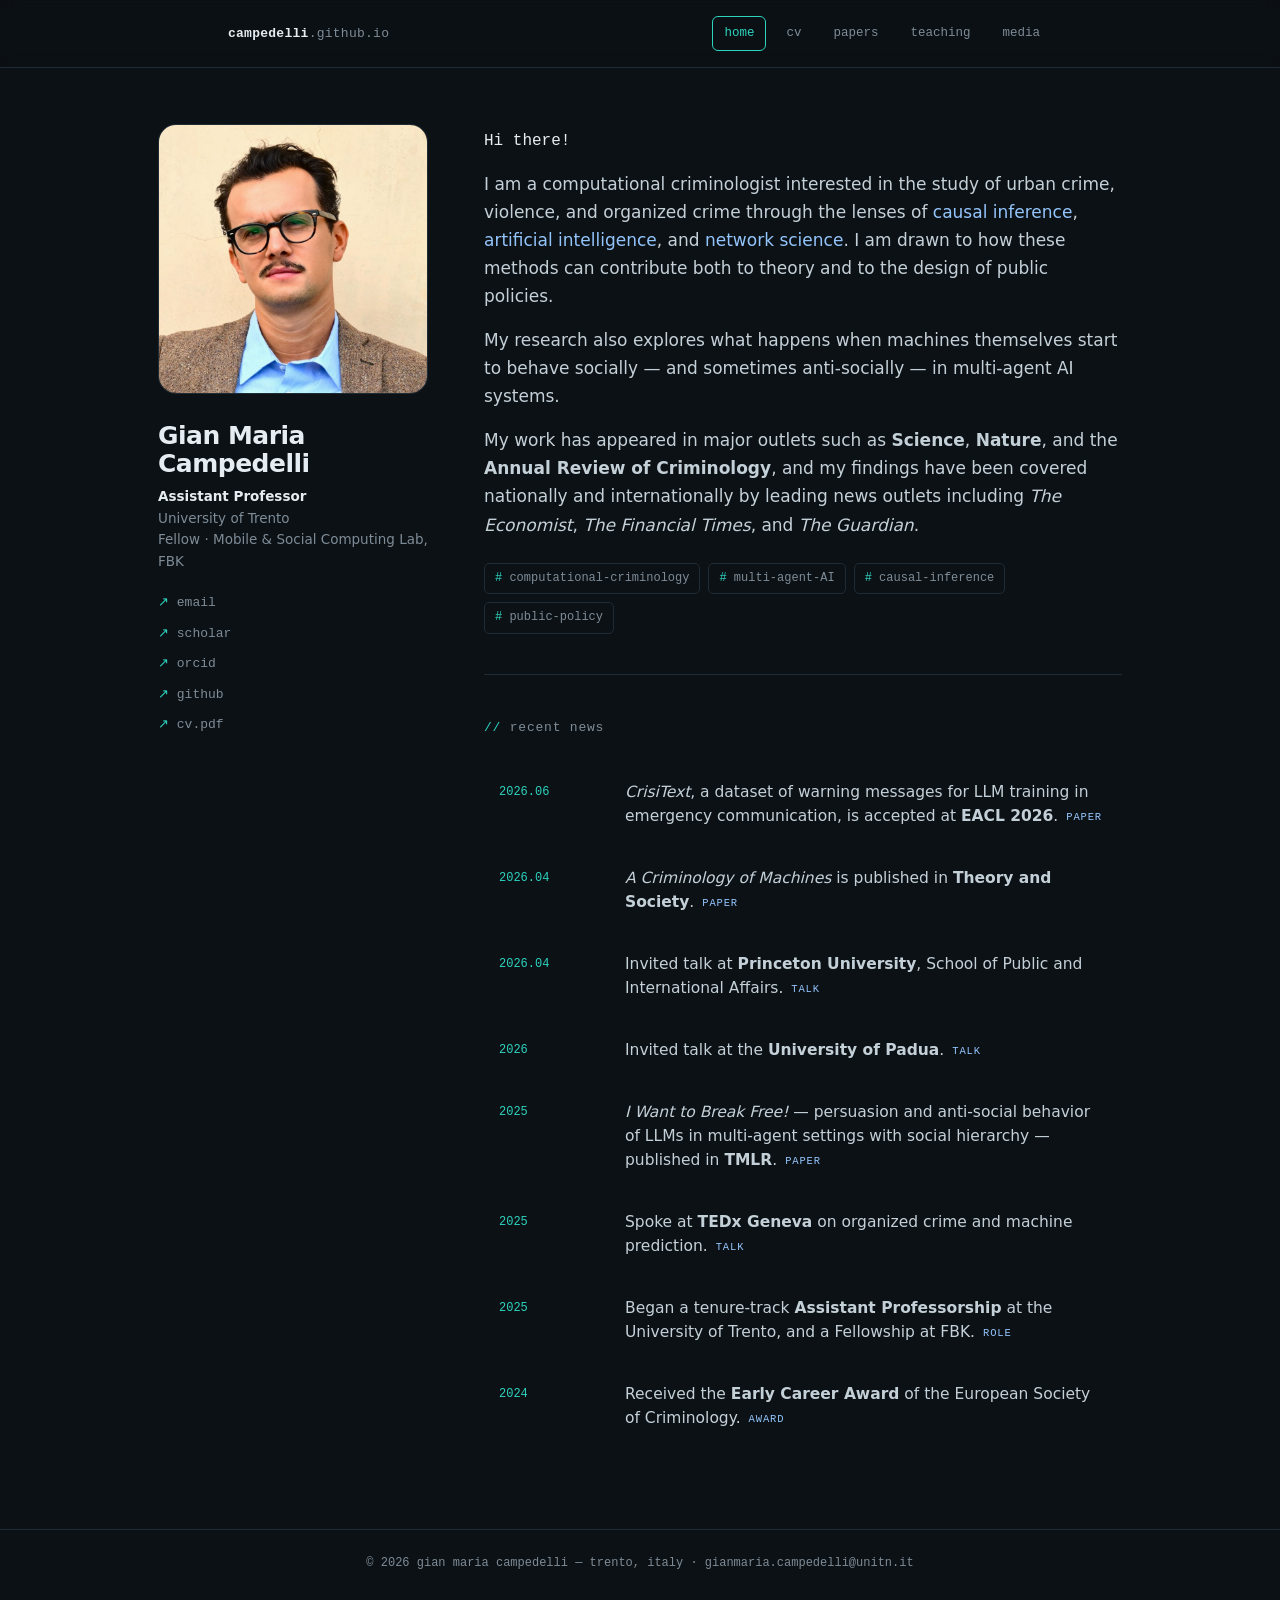
==== index.html @ db2dd659 "Initial site: home, CV, papers, teaching, media Co-Authored-By: Claude Opus 4.8 <noreply@anthropic.c" ====
<!DOCTYPE html>
<html lang="en">
<head>
<meta charset="utf-8">
<meta name="viewport" content="width=device-width, initial-scale=1">
<title>Gian Maria Campedelli</title>
<meta name="description" content="Gian Maria Campedelli — Assistant Professor at the University of Trento and Fellow at Fondazione Bruno Kessler. Computational criminology, multi-agent AI systems, causal inference, and public policy.">
<link rel="stylesheet" href="assets/style.css?v=2">
</head>
<body>
<nav class="site"><div class="nav-inner">
  <a class="brand mono" href="index.html"><b>campedelli</b>.github.io</a>
  <span class="nav-links mono">
    <a class="active" href="index.html">home</a>
    <a href="cv.html">cv</a>
    <a href="papers.html">papers</a>
    <a href="teaching.html">teaching</a>
    <a href="media.html">media</a>
  </span>
</div></nav>

<div class="home-shell">
  <aside>
    <img class="photo" src="assets/headshot.jpg" alt="Gian Maria Campedelli">
    <h1>Gian Maria Campedelli</h1>
    <p class="role"><b>Assistant Professor</b><br>University of Trento<br>Fellow · Mobile &amp; Social Computing Lab, FBK</p>
    <div class="links mono">
      <a href="mailto:gianmaria.campedelli@unitn.it">email</a>
      <a href="https://scholar.google.com/citations?user=7n4yK_0AAAAJ&hl=en">scholar</a>
      <a href="https://orcid.org/0000-0002-7734-7956">orcid</a>
      <a href="https://github.com/gcampede">github</a>
      <a href="assets/cv.pdf">cv.pdf</a>
    </div>
  </aside>

  <main>
    <p class="label mono">Hi there!</p>
    <div class="bio">
      <p>I am a computational criminologist interested in the study of urban crime, violence, and organized
         crime through the lenses of <span class="hl">causal inference</span>, <span class="hl">artificial intelligence</span>,
         and <span class="hl">network science</span>. I am drawn to how these methods can contribute both to theory
         and to the design of public policies.</p>
      <p>My research also explores what happens when machines themselves start to behave socially —
         and sometimes anti-socially — in multi-agent AI systems.</p>
      <p>My work has appeared in major outlets such as <b>Science</b>, <b>Nature</b>, and the
         <b>Annual Review of Criminology</b>, and my findings have been covered nationally and internationally by
         leading news outlets including <em>The Economist</em>, <em>The Financial Times</em>, and <em>The Guardian</em>.</p>
      <div class="stack mono">
        <span>computational-criminology</span><span>multi-agent-AI</span><span>causal-inference</span><span>public-policy</span>
      </div>
    </div>

    <section class="news">
      <div class="news-head"><h2 class="mono">recent news</h2></div>
      <div class="feed">
        <div class="row"><span class="date mono">2026.06</span><span class="what"><em>CrisiText</em>, a dataset of warning messages for LLM training in emergency communication, is accepted at <strong>EACL 2026</strong>.<span class="k mono">paper</span></span></div>
        <div class="row"><span class="date mono">2026.04</span><span class="what"><em>A Criminology of Machines</em> is published in <strong>Theory and Society</strong>.<span class="k mono">paper</span></span></div>
        <div class="row"><span class="date mono">2026.04</span><span class="what">Invited talk at <strong>Princeton University</strong>, School of Public and International Affairs.<span class="k mono">talk</span></span></div>
        <div class="row"><span class="date mono">2026</span><span class="what">Invited talk at the <strong>University of Padua</strong>.<span class="k mono">talk</span></span></div>
        <div class="row"><span class="date mono">2025</span><span class="what"><em>I Want to Break Free!</em> — persuasion and anti-social behavior of LLMs in multi-agent settings with social hierarchy — published in <strong>TMLR</strong>.<span class="k mono">paper</span></span></div>
        <div class="row"><span class="date mono">2025</span><span class="what">Spoke at <strong>TEDx Geneva</strong> on organized crime and machine prediction.<span class="k mono">talk</span></span></div>
        <div class="row"><span class="date mono">2025</span><span class="what">Began a tenure-track <strong>Assistant Professorship</strong> at the University of Trento, and a Fellowship at FBK.<span class="k mono">role</span></span></div>
        <div class="row"><span class="date mono">2024</span><span class="what">Received the <strong>Early Career Award</strong> of the European Society of Criminology.<span class="k mono">award</span></span></div>
      </div>
    </section>
  </main>
</div>

<footer class="site mono">© 2026 gian maria campedelli — trento, italy · <a href="mailto:gianmaria.campedelli@unitn.it">gianmaria.campedelli@unitn.it</a></footer>
</body>
</html>
---- assets/style.css ----
/* ============================================================
   Gian Maria Campedelli — site styles
   Theme: Technical / Dark (Option C)
   All colors live here as variables — tweak freely.
   ============================================================ */
:root{
  --bg:#0c1115;
  --panel:#121a20;
  --panel-2:#16212a;
  --ink:#e6edf2;
  --ink-soft:#c4d0d8;
  --muted:#7e8c97;
  --line:#1f2c36;
  --accent:#2dd4bf;     /* teal */
  --accent2:#93c5fd;    /* sky blue */
  --nav-bg:rgba(12,17,21,.82);  /* sticky-nav backdrop */
  --on-accent:#04110f;          /* text sitting on top of --accent */
  --strong:#ffffff;             /* emphasized link text */
  --maxw:880px;
}
*{box-sizing:border-box}
html{scroll-behavior:smooth}
body{
  margin:0;background:var(--bg);color:var(--ink);
  font-family:"Inter",system-ui,-apple-system,"Segoe UI",Roboto,Helvetica,Arial,sans-serif;
  font-size:16px;line-height:1.65;-webkit-font-smoothing:antialiased;
}
.mono{font-family:"JetBrains Mono","SF Mono",ui-monospace,"Cascadia Code",Menlo,Consolas,monospace}
a{color:inherit}
.wrap{max-width:var(--maxw);margin:0 auto;padding:0 28px}

/* ---------- nav ---------- */
nav.site{border-bottom:1px solid var(--line);position:sticky;top:0;
  background:var(--nav-bg);backdrop-filter:blur(8px);z-index:20}
.nav-inner{max-width:var(--maxw);margin:0 auto;padding:16px 28px;display:flex;justify-content:space-between;align-items:center}
.brand{font-size:13px;letter-spacing:.02em;color:var(--muted);text-decoration:none}
.brand b{color:var(--ink)}
.nav-links{display:flex;gap:8px;font-size:12.5px}
.nav-links a{color:var(--muted);text-decoration:none;padding:6px 11px;border:1px solid transparent;border-radius:6px}
.nav-links a:hover{color:var(--ink);border-color:var(--line)}
.nav-links a.active{color:var(--accent);border-color:var(--accent)}

/* ---------- generic page header ---------- */
.page-head{padding:56px 0 30px;border-bottom:1px solid var(--line)}
.page-head .label{font-size:12px;color:var(--accent);letter-spacing:.08em;margin:0 0 12px}
.page-head h1{font-size:34px;line-height:1.1;margin:0 0 12px;font-weight:700;letter-spacing:-.02em}
.page-head p.intro{font-size:16.5px;color:var(--muted);margin:0;max-width:64ch}

/* ---------- buttons ---------- */
.btn{display:inline-flex;align-items:center;gap:8px;font-size:13px;text-decoration:none;
  color:var(--ink);border:1px solid var(--line);border-radius:8px;padding:9px 15px;background:var(--panel);transition:.15s}
.btn:hover{border-color:var(--accent);color:var(--accent)}
.btn.primary{border-color:var(--accent);color:var(--accent)}
.btn.primary:hover{background:var(--accent);color:var(--on-accent)}

/* ============================================================
   HOME
   ============================================================ */
header.hero{padding:60px 0 40px;display:grid;grid-template-columns:1fr 150px;gap:36px;align-items:center;border-bottom:1px solid var(--line)}
.hero .label{font-size:12px;color:var(--accent);letter-spacing:.08em;margin:0 0 16px}
.hero h1{font-size:38px;line-height:1.08;margin:0 0 14px;font-weight:700;letter-spacing:-.02em}
.hero .role{font-size:14.5px;color:var(--muted);margin:0;line-height:1.7}
.hero .role b{color:var(--ink);font-weight:600}
.hero .photo{width:150px;height:150px;border-radius:12px;object-fit:cover;object-position:50% 22%;
  border:1px solid var(--line);filter:grayscale(.05)}

.bio{padding:40px 0;border-bottom:1px solid var(--line)}
.bio p{margin:0 0 16px;font-size:17px;color:var(--ink-soft);max-width:64ch}
.bio p:last-child{margin-bottom:0}
.hl{color:var(--accent2);font-weight:500}
.stack{display:flex;flex-wrap:wrap;gap:8px;margin-top:24px}
.stack span{font-size:12px;color:var(--muted);border:1px solid var(--line);border-radius:5px;padding:5px 10px}
.stack span::before{content:"# ";color:var(--accent)}
.links{display:flex;flex-wrap:wrap;gap:18px;margin-top:26px;font-size:13px}
.links a{color:var(--muted);text-decoration:none}
.links a:hover{color:var(--accent)}
.links a::before{content:"\2197  ";color:var(--accent)}

/* home — sidebar layout */
.home-shell{max-width:1020px;margin:0 auto;padding:56px 28px 80px;display:grid;grid-template-columns:270px 1fr;gap:56px;align-items:start}
.home-shell aside{position:sticky;top:78px}
.home-shell aside .photo{width:100%;aspect-ratio:1/1;object-fit:cover;object-position:50% 20%;border-radius:18px;border:1px solid var(--line)}
.home-shell aside h1{font-size:25px;line-height:1.12;margin:20px 0 8px;font-weight:700;letter-spacing:-.02em}
.home-shell aside .role{font-size:13.5px;color:var(--muted);line-height:1.6;margin:0}
.home-shell aside .role b{color:var(--ink)}
.home-shell aside .links{flex-direction:column;gap:9px;margin-top:20px}
.home-shell main .label{margin-top:4px}
.home-shell main .bio{border-bottom:1px solid var(--line);padding-top:0}
.home-shell main .news{padding-bottom:0}
@media(max-width:760px){
  .home-shell{grid-template-columns:1fr;gap:28px}
  .home-shell aside{position:static}
  .home-shell aside .photo{width:120px;height:120px;aspect-ratio:auto}
}

/* news */
section.news{padding:42px 0 90px}
.news-head{display:flex;align-items:center;justify-content:space-between;margin-bottom:22px}
.news-head h2{font-size:13px;color:var(--muted);letter-spacing:.06em;margin:0;font-weight:500}
.news-head h2::before{content:"// ";color:var(--accent)}
.news-head a{font-size:12.5px;color:var(--accent);text-decoration:none}
.feed{display:flex;flex-direction:column}
.row{display:grid;grid-template-columns:104px 1fr;gap:22px;padding:18px 14px;border:1px solid transparent;border-radius:10px;transition:.15s}
.row:hover{background:var(--panel);border-color:var(--line)}
.row .date{font-size:12px;color:var(--accent);padding-top:3px}
.row .what{font-size:15.5px;line-height:1.55;color:var(--ink-soft)}
.row .what a{color:var(--strong);text-decoration:none;border-bottom:1px solid var(--accent)}
.row .what .k{display:inline-block;font-size:10.5px;letter-spacing:.08em;text-transform:uppercase;color:var(--accent2);margin-left:8px;vertical-align:1px}

/* ============================================================
   PAPERS
   ============================================================ */
.filters{display:flex;flex-wrap:wrap;gap:8px;margin:28px 0 8px}
.filters button{font-family:inherit;font-size:12.5px;color:var(--muted);background:var(--panel);
  border:1px solid var(--line);border-radius:999px;padding:7px 14px;cursor:pointer;transition:.15s}
.filters button:hover{color:var(--ink)}
.filters button.active{color:var(--accent);border-color:var(--accent)}

.area{padding:40px 0 8px;border-bottom:1px solid var(--line)}
.area:last-of-type{border-bottom:0}
.area > h2{font-size:18px;margin:0 0 4px;font-weight:700;letter-spacing:-.01em}
.area > h2 .count{font-size:12px;color:var(--muted);font-weight:500;margin-left:8px}
.area > p.desc{font-size:14px;color:var(--muted);margin:0 0 18px;max-width:70ch}

.paper{border-top:1px solid var(--line);padding:20px 0}
.paper:first-of-type{border-top:0}
.paper .ptitle{font-size:16px;font-weight:600;line-height:1.4;margin:0 0 5px;color:var(--ink)}
.paper .pmeta{font-size:13px;color:var(--muted);margin:0 0 4px;line-height:1.55}
.paper .pmeta .me{color:var(--ink);font-weight:600}
.paper .venue{color:var(--accent2);font-style:italic}
.paper .pyear{font-family:"JetBrains Mono",ui-monospace,monospace;font-size:12px;color:var(--accent)}
.paper details{margin-top:8px}
.paper details summary{font-size:12.5px;color:var(--muted);cursor:pointer;list-style:none;display:inline-flex;align-items:center;gap:6px;user-select:none}
.paper details summary::-webkit-details-marker{display:none}
.paper details summary::before{content:"+ abstract";color:var(--accent)}
.paper details[open] summary::before{content:"\2013 abstract"}
.paper details p{font-size:14.5px;color:var(--ink-soft);margin:10px 0 0;max-width:74ch;line-height:1.6}
.paper .plinks{margin-top:10px;display:flex;gap:14px;font-size:12.5px}
.paper .plinks a{color:var(--muted);text-decoration:none;border-bottom:1px solid var(--line)}
.paper .plinks a:hover{color:var(--accent);border-color:var(--accent)}
.badge{display:inline-block;font-size:10.5px;letter-spacing:.06em;text-transform:uppercase;
  color:var(--accent2);border:1px solid var(--line);border-radius:4px;padding:2px 7px;margin-left:8px;vertical-align:2px}

/* ============================================================
   CV
   ============================================================ */
.cv-grid{padding:36px 0 80px}
.cv-section{padding:26px 0;border-top:1px solid var(--line);display:grid;grid-template-columns:180px 1fr;gap:30px}
.cv-section:first-child{border-top:0}
.cv-section > h2{font-size:13px;color:var(--accent);letter-spacing:.06em;text-transform:uppercase;margin:4px 0 0;font-weight:600}
.cv-list{margin:0;padding:0;list-style:none}
.cv-item{padding:0 0 16px}
.cv-item:last-child{padding-bottom:0}
.cv-item .t{font-size:15.5px;color:var(--ink);font-weight:600;line-height:1.4}
.cv-item .s{font-size:14px;color:var(--muted);line-height:1.5}
.cv-item .yr{font-family:"JetBrains Mono",ui-monospace,monospace;font-size:12px;color:var(--accent);margin-right:4px}
.cv-inline{font-size:14.5px;color:var(--ink-soft);line-height:1.7}
.cv-inline b{color:var(--ink)}

/* ============================================================
   MEDIA
   ============================================================ */
.media-area{padding:34px 0;border-top:1px solid var(--line)}
.media-area:first-of-type{border-top:0}
.media-area h2{font-size:17px;margin:0 0 4px;font-weight:700}
.media-area p.desc{font-size:14px;color:var(--muted);margin:0 0 18px;max-width:70ch}
.outlets{display:flex;flex-wrap:wrap;gap:10px}
.outlet{display:inline-flex;align-items:center;gap:8px;font-size:13.5px;color:var(--ink-soft);text-decoration:none;
  background:var(--panel);border:1px solid var(--line);border-radius:8px;padding:9px 14px;transition:.15s}
.outlet:hover{border-color:var(--accent);color:var(--accent)}
.outlet .lang{font-size:10.5px;color:var(--muted);text-transform:uppercase;letter-spacing:.06em}
/* reference-only outlet (no article URL yet) */
.outlet.ref{cursor:default;opacity:.6}
.outlet.ref:hover{border-color:var(--line);color:var(--ink-soft)}
.media-note{font-size:12.5px;color:var(--muted);margin:0 0 22px}
.media-note::before{content:"// ";color:var(--accent)}

/* ============================================================
   TEACHING
   ============================================================ */
.course{padding:36px 0;border-top:1px solid var(--line)}
.course:first-of-type{border-top:0}
.course .ckicker{font-size:12px;color:var(--accent);letter-spacing:.06em;margin:0 0 8px}
.course h2{font-size:21px;margin:0 0 4px;font-weight:700;letter-spacing:-.01em}
.course .cprog{font-size:13.5px;color:var(--muted);margin:0 0 16px}
.course .cprog .lvl{color:var(--accent2)}
.course .cdesc{font-size:15.5px;color:var(--ink-soft);line-height:1.65;margin:0 0 22px;max-width:76ch}
.course .topics-label{font-size:12px;color:var(--muted);text-transform:uppercase;letter-spacing:.08em;margin:0 0 10px}
.course .topics-label::before{content:"// ";color:var(--accent)}
ul.topics{margin:0;padding:0;list-style:none;display:grid;grid-template-columns:1fr 1fr;gap:0 28px}
ul.topics li{font-size:14.5px;color:var(--ink-soft);line-height:1.45;padding:9px 0 9px 20px;position:relative;border-bottom:1px solid var(--line)}
ul.topics li::before{content:"\25B8";color:var(--accent);position:absolute;left:0;top:9px;font-size:12px}
@media(max-width:640px){ul.topics{grid-template-columns:1fr}}

/* ---------- footer ---------- */
footer.site{border-top:1px solid var(--line);padding:24px 0 60px;color:var(--muted);font-size:12px;text-align:center}
footer.site a{color:var(--muted);text-decoration:none}
footer.site a:hover{color:var(--accent)}

/* ---------- responsive ---------- */
@media(max-width:640px){
  header.hero{grid-template-columns:1fr;gap:24px}
  .hero .photo{width:96px;height:96px;order:-1}
  .hero h1{font-size:30px}
  .row{grid-template-columns:1fr;gap:5px}
  .cv-section{grid-template-columns:1fr;gap:10px}
  .page-head h1{font-size:27px}
}
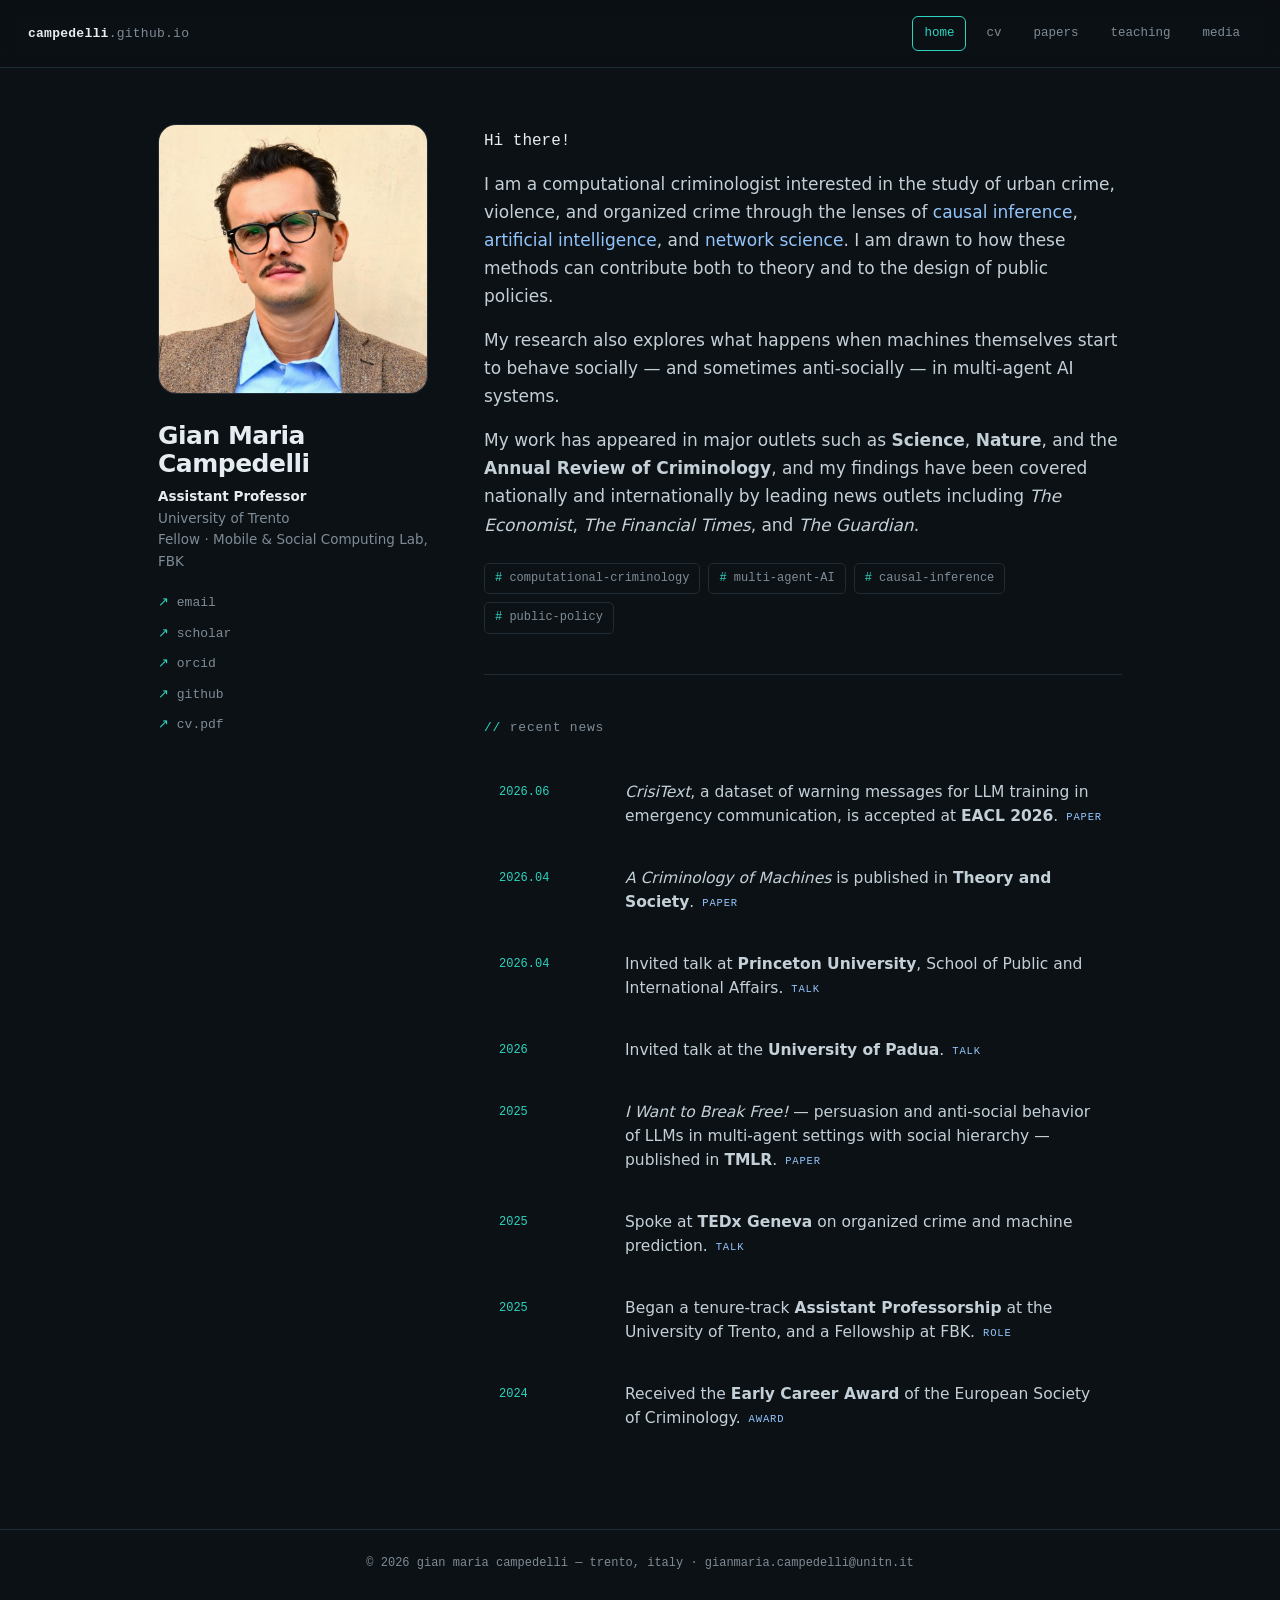
==== commit 0bf5b9bf: "Fix mobile nav overflow; bump CSS cache version Co-Authored-By: Claude Opus 4.8 <noreply@anthropic.c" ====
--- a/index.html
+++ b/index.html
@@ -5,7 +5,7 @@
 <meta name="viewport" content="width=device-width, initial-scale=1">
 <title>Gian Maria Campedelli</title>
 <meta name="description" content="Gian Maria Campedelli — Assistant Professor at the University of Trento and Fellow at Fondazione Bruno Kessler. Computational criminology, multi-agent AI systems, causal inference, and public policy.">
-<link rel="stylesheet" href="assets/style.css?v=2">
+<link rel="stylesheet" href="assets/style.css?v=3">
 </head>
 <body>
 <nav class="site"><div class="nav-inner">
--- a/assets/style.css
+++ b/assets/style.css
@@ -205,4 +205,12 @@
   .row{grid-template-columns:1fr;gap:5px}
   .cv-section{grid-template-columns:1fr;gap:10px}
   .page-head h1{font-size:27px}
-}
+  /* nav: wrap onto its own line instead of overflowing the screen */
+  nav.site .nav-inner{flex-wrap:wrap;gap:8px 12px;padding:13px 20px}
+  .nav-links{flex-wrap:wrap;gap:6px;width:100%}
+  .nav-links a{padding:6px 9px}
+  .wrap,.home-shell{padding-left:20px;padding-right:20px}
+}
+/* belt-and-braces: never allow sideways drag of the whole page */
+html{-webkit-text-size-adjust:100%}
+nav.site .nav-inner{max-width:100%}
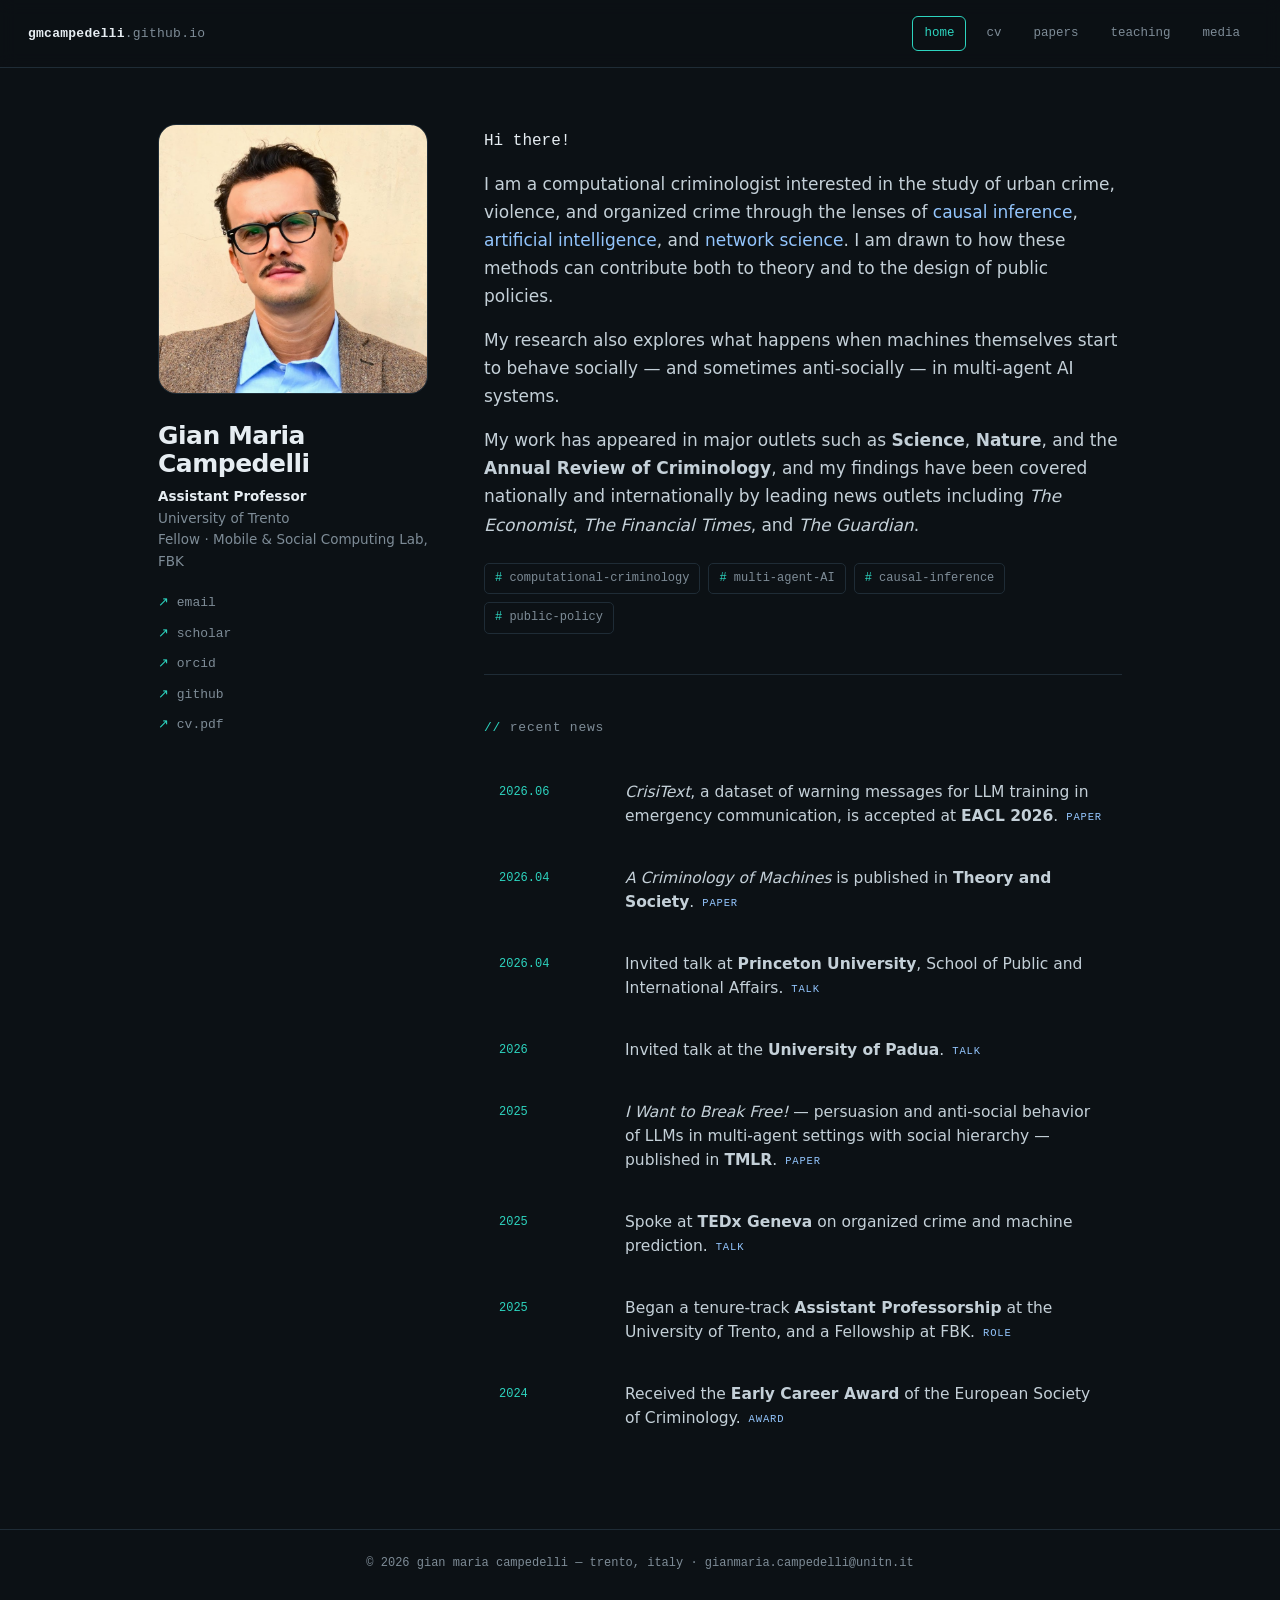
==== commit d2667706: "Rename site to gmcampedelli.github.io; update brand label Co-Authored-By: Claude Opus 4.8 <noreply@a" ====
--- a/index.html
+++ b/index.html
@@ -9,7 +9,7 @@
 </head>
 <body>
 <nav class="site"><div class="nav-inner">
-  <a class="brand mono" href="index.html"><b>campedelli</b>.github.io</a>
+  <a class="brand mono" href="index.html"><b>gmcampedelli</b>.github.io</a>
   <span class="nav-links mono">
     <a class="active" href="index.html">home</a>
     <a href="cv.html">cv</a>
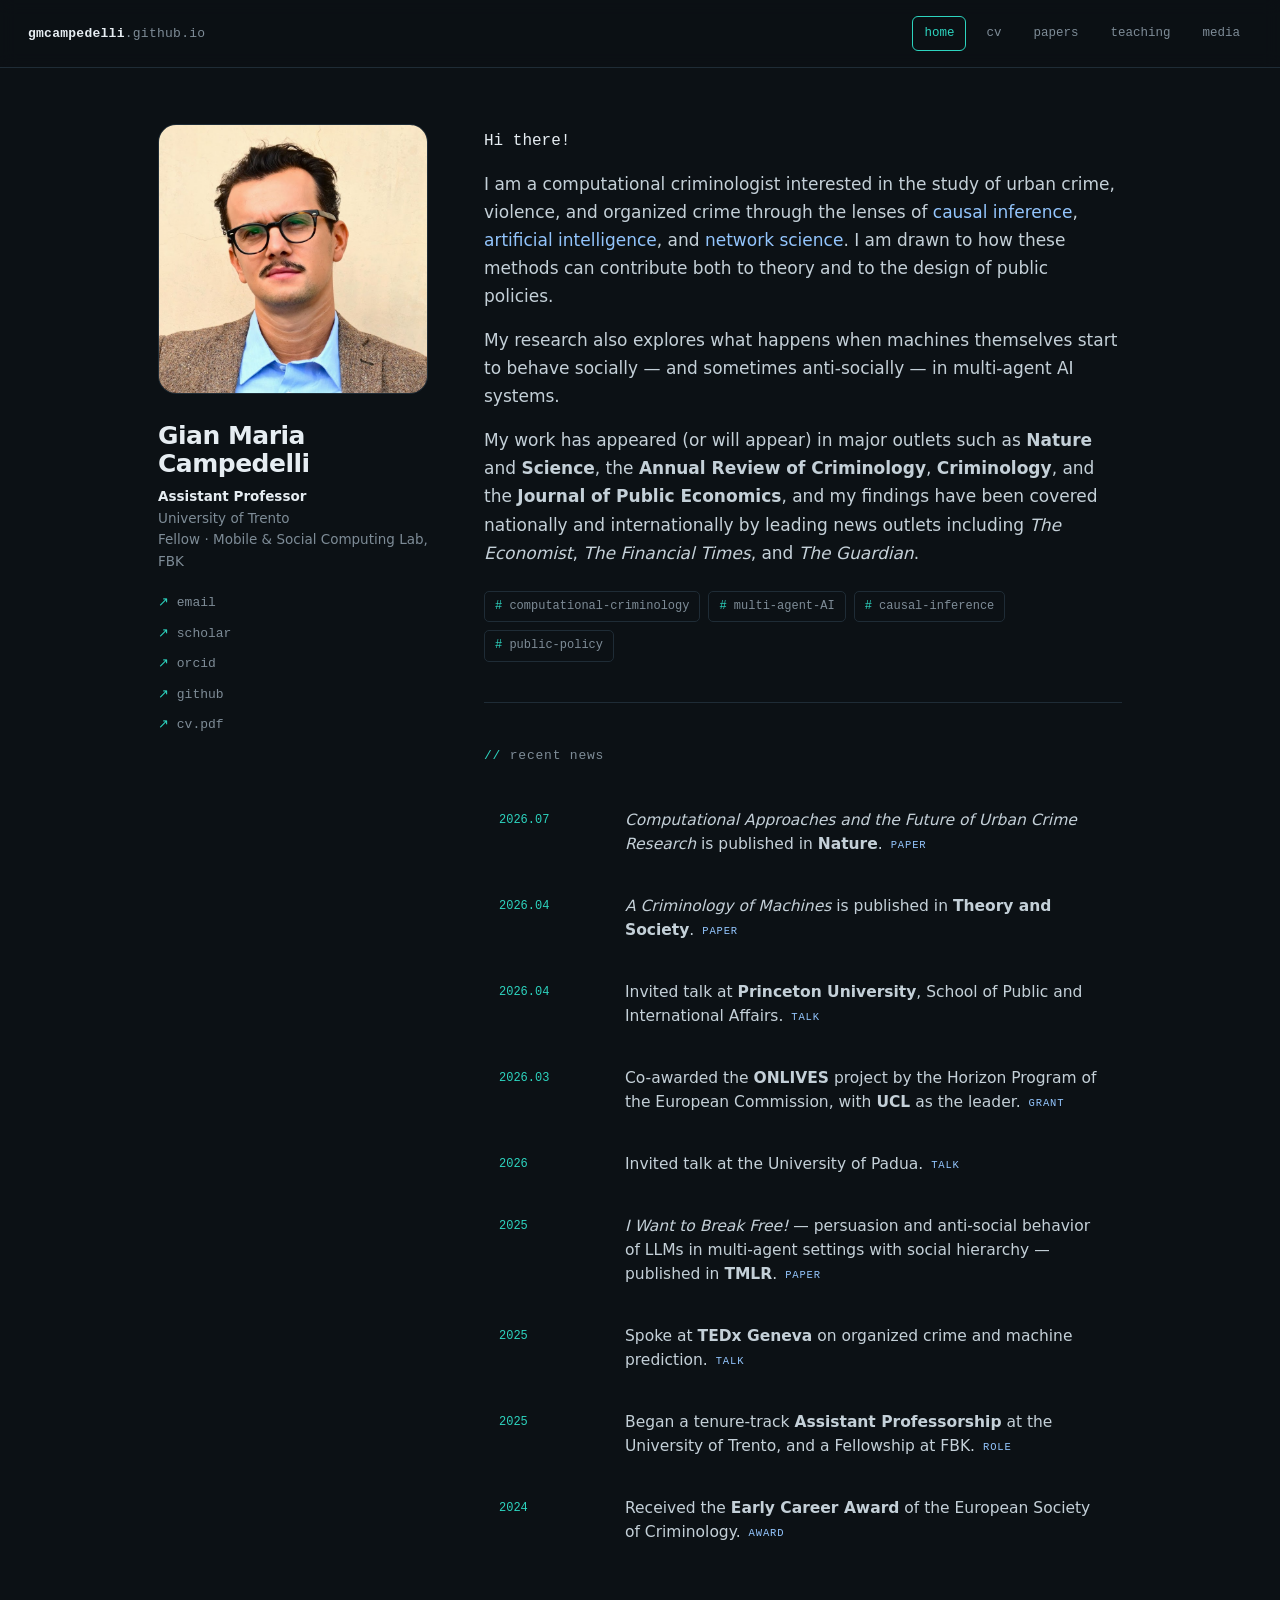
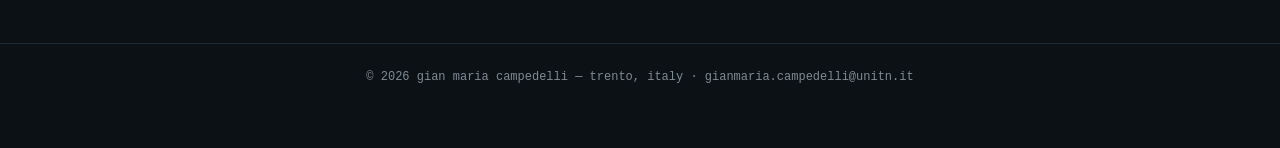
==== commit 18171593: "Update site content" ====
--- a/index.html
+++ b/index.html
@@ -5,7 +5,7 @@
 <meta name="viewport" content="width=device-width, initial-scale=1">
 <title>Gian Maria Campedelli</title>
 <meta name="description" content="Gian Maria Campedelli — Assistant Professor at the University of Trento and Fellow at Fondazione Bruno Kessler. Computational criminology, multi-agent AI systems, causal inference, and public policy.">
-<link rel="stylesheet" href="assets/style.css?v=3">
+<link rel="stylesheet" href="assets/style.css?v=4">
 </head>
 <body>
 <nav class="site"><div class="nav-inner">
@@ -42,9 +42,10 @@
          and to the design of public policies.</p>
       <p>My research also explores what happens when machines themselves start to behave socially —
          and sometimes anti-socially — in multi-agent AI systems.</p>
-      <p>My work has appeared in major outlets such as <b>Science</b>, <b>Nature</b>, and the
-         <b>Annual Review of Criminology</b>, and my findings have been covered nationally and internationally by
-         leading news outlets including <em>The Economist</em>, <em>The Financial Times</em>, and <em>The Guardian</em>.</p>
+      <p>My work has appeared (or will appear) in major outlets such as <b>Nature</b> and <b>Science</b>,
+         the <b>Annual Review of Criminology</b>, <b>Criminology</b>, and the <b>Journal of Public Economics</b>,
+         and my findings have been covered nationally and internationally by leading news outlets including
+         <em>The Economist</em>, <em>The Financial Times</em>, and <em>The Guardian</em>.</p>
       <div class="stack mono">
         <span>computational-criminology</span><span>multi-agent-AI</span><span>causal-inference</span><span>public-policy</span>
       </div>
@@ -53,10 +54,11 @@
     <section class="news">
       <div class="news-head"><h2 class="mono">recent news</h2></div>
       <div class="feed">
-        <div class="row"><span class="date mono">2026.06</span><span class="what"><em>CrisiText</em>, a dataset of warning messages for LLM training in emergency communication, is accepted at <strong>EACL 2026</strong>.<span class="k mono">paper</span></span></div>
+        <div class="row"><span class="date mono">2026.07</span><span class="what"><em>Computational Approaches and the Future of Urban Crime Research</em> is published in <strong>Nature</strong>.<span class="k mono">paper</span></span></div>
         <div class="row"><span class="date mono">2026.04</span><span class="what"><em>A Criminology of Machines</em> is published in <strong>Theory and Society</strong>.<span class="k mono">paper</span></span></div>
         <div class="row"><span class="date mono">2026.04</span><span class="what">Invited talk at <strong>Princeton University</strong>, School of Public and International Affairs.<span class="k mono">talk</span></span></div>
-        <div class="row"><span class="date mono">2026</span><span class="what">Invited talk at the <strong>University of Padua</strong>.<span class="k mono">talk</span></span></div>
+        <div class="row"><span class="date mono">2026.03</span><span class="what">Co-awarded the <strong>ONLIVES</strong> project by the Horizon Program of the European Commission, with <strong>UCL</strong> as the leader.<span class="k mono">grant</span></span></div>
+        <div class="row"><span class="date mono">2026</span><span class="what">Invited talk at the University of Padua.<span class="k mono">talk</span></span></div>
         <div class="row"><span class="date mono">2025</span><span class="what"><em>I Want to Break Free!</em> — persuasion and anti-social behavior of LLMs in multi-agent settings with social hierarchy — published in <strong>TMLR</strong>.<span class="k mono">paper</span></span></div>
         <div class="row"><span class="date mono">2025</span><span class="what">Spoke at <strong>TEDx Geneva</strong> on organized crime and machine prediction.<span class="k mono">talk</span></span></div>
         <div class="row"><span class="date mono">2025</span><span class="what">Began a tenure-track <strong>Assistant Professorship</strong> at the University of Trento, and a Fellowship at FBK.<span class="k mono">role</span></span></div>
--- a/assets/style.css
+++ b/assets/style.css
@@ -138,6 +138,7 @@
 .paper .plinks{margin-top:10px;display:flex;gap:14px;font-size:12.5px}
 .paper .plinks a{color:var(--muted);text-decoration:none;border-bottom:1px solid var(--line)}
 .paper .plinks a:hover{color:var(--accent);border-color:var(--accent)}
+.paper .plinks .pending{color:var(--muted)}
 .badge{display:inline-block;font-size:10.5px;letter-spacing:.06em;text-transform:uppercase;
   color:var(--accent2);border:1px solid var(--line);border-radius:4px;padding:2px 7px;margin-left:8px;vertical-align:2px}
 
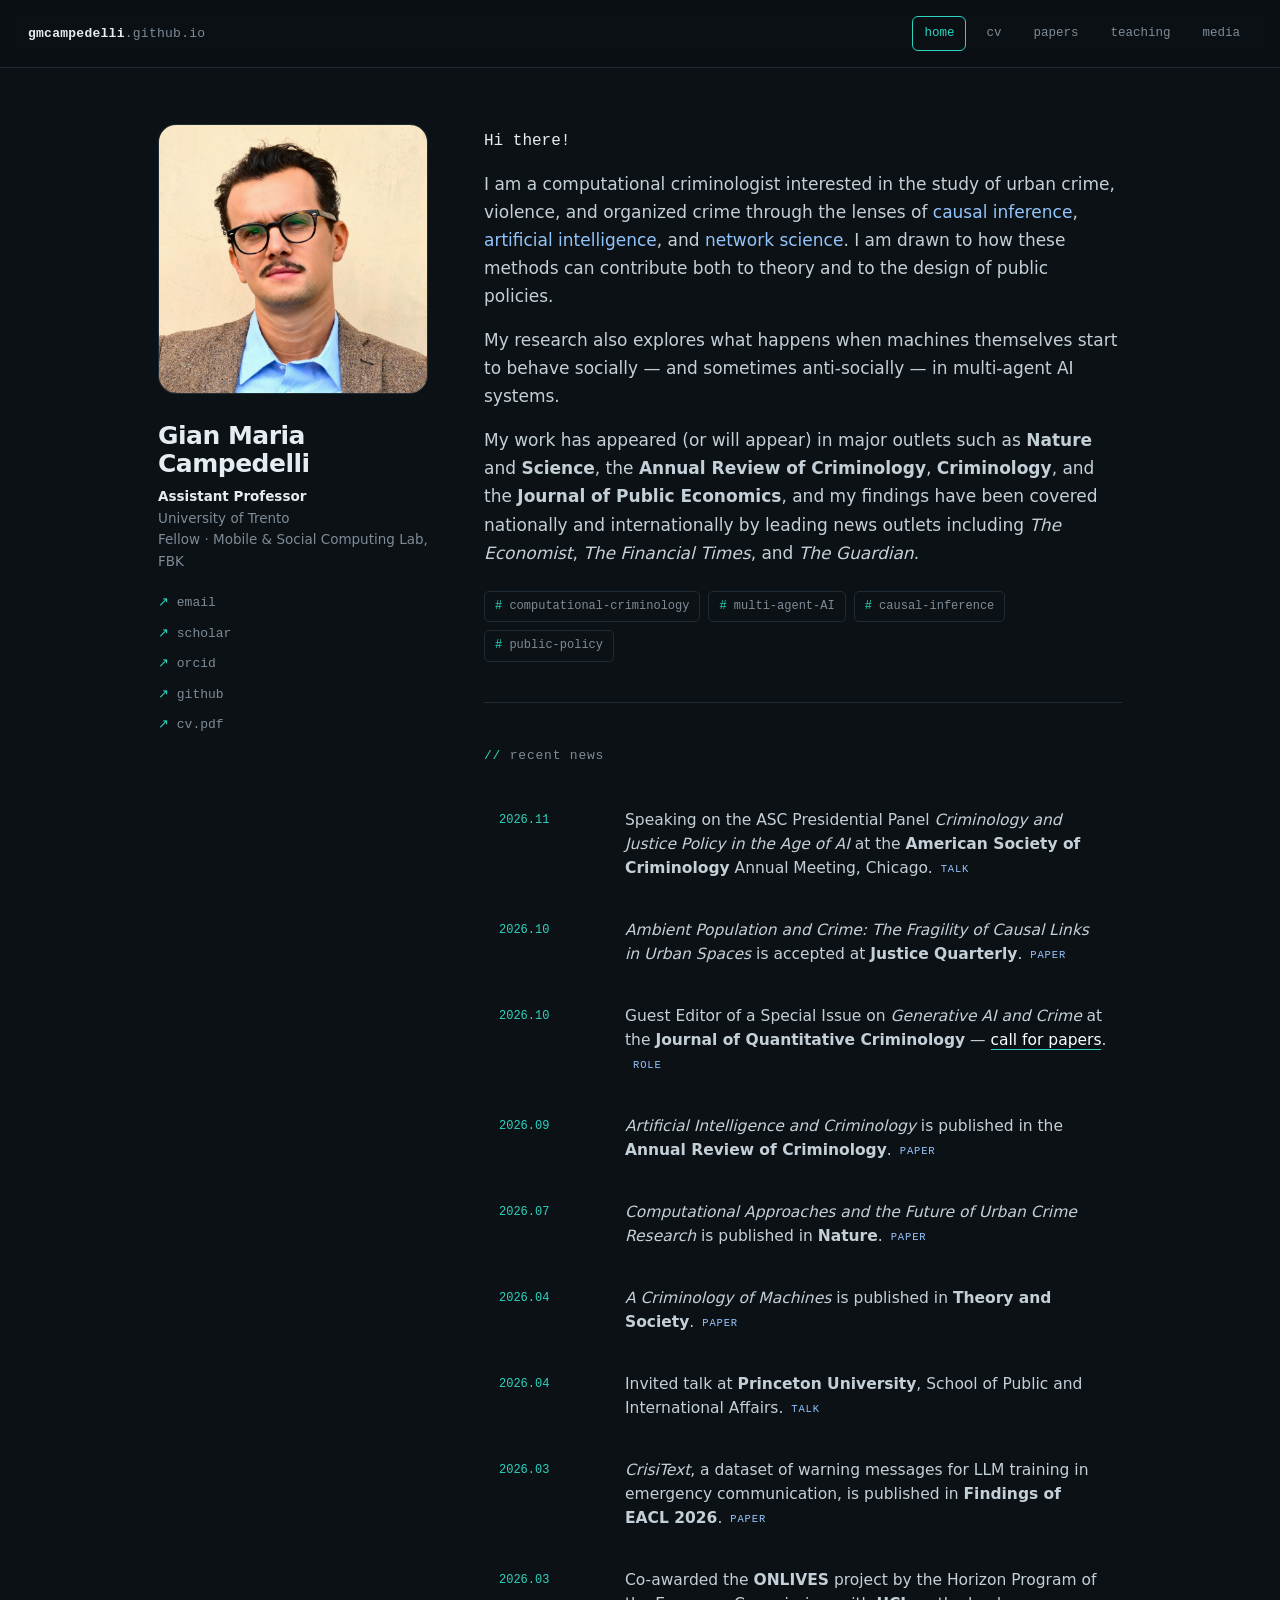
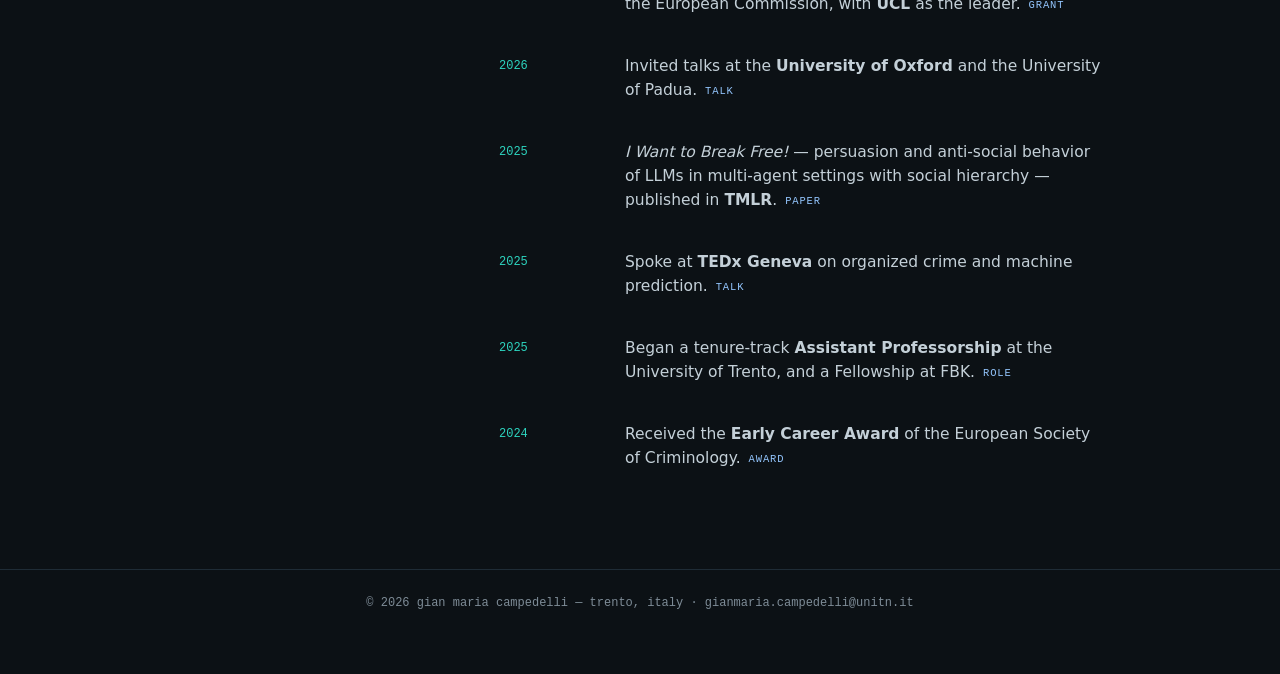
==== commit d75b3a33: "Update publications, news, talks and CV (Oct 2026)" ====
--- a/index.html
+++ b/index.html
@@ -54,11 +54,16 @@
     <section class="news">
       <div class="news-head"><h2 class="mono">recent news</h2></div>
       <div class="feed">
+        <div class="row"><span class="date mono">2026.11</span><span class="what">Speaking on the ASC Presidential Panel <em>Criminology and Justice Policy in the Age of AI</em> at the <strong>American Society of Criminology</strong> Annual Meeting, Chicago.<span class="k mono">talk</span></span></div>
+        <div class="row"><span class="date mono">2026.10</span><span class="what"><em>Ambient Population and Crime: The Fragility of Causal Links in Urban Spaces</em> is accepted at <strong>Justice Quarterly</strong>.<span class="k mono">paper</span></span></div>
+        <div class="row"><span class="date mono">2026.10</span><span class="what">Guest Editor of a Special Issue on <em>Generative AI and Crime</em> at the <strong>Journal of Quantitative Criminology</strong> — <a href="https://link.springer.com/collections/bhdhdcaach">call for papers</a>.<span class="k mono">role</span></span></div>
+        <div class="row"><span class="date mono">2026.09</span><span class="what"><em>Artificial Intelligence and Criminology</em> is published in the <strong>Annual Review of Criminology</strong>.<span class="k mono">paper</span></span></div>
         <div class="row"><span class="date mono">2026.07</span><span class="what"><em>Computational Approaches and the Future of Urban Crime Research</em> is published in <strong>Nature</strong>.<span class="k mono">paper</span></span></div>
         <div class="row"><span class="date mono">2026.04</span><span class="what"><em>A Criminology of Machines</em> is published in <strong>Theory and Society</strong>.<span class="k mono">paper</span></span></div>
         <div class="row"><span class="date mono">2026.04</span><span class="what">Invited talk at <strong>Princeton University</strong>, School of Public and International Affairs.<span class="k mono">talk</span></span></div>
+        <div class="row"><span class="date mono">2026.03</span><span class="what"><em>CrisiText</em>, a dataset of warning messages for LLM training in emergency communication, is published in <strong>Findings of EACL 2026</strong>.<span class="k mono">paper</span></span></div>
         <div class="row"><span class="date mono">2026.03</span><span class="what">Co-awarded the <strong>ONLIVES</strong> project by the Horizon Program of the European Commission, with <strong>UCL</strong> as the leader.<span class="k mono">grant</span></span></div>
-        <div class="row"><span class="date mono">2026</span><span class="what">Invited talk at the University of Padua.<span class="k mono">talk</span></span></div>
+        <div class="row"><span class="date mono">2026</span><span class="what">Invited talks at the <strong>University of Oxford</strong> and the University of Padua.<span class="k mono">talk</span></span></div>
         <div class="row"><span class="date mono">2025</span><span class="what"><em>I Want to Break Free!</em> — persuasion and anti-social behavior of LLMs in multi-agent settings with social hierarchy — published in <strong>TMLR</strong>.<span class="k mono">paper</span></span></div>
         <div class="row"><span class="date mono">2025</span><span class="what">Spoke at <strong>TEDx Geneva</strong> on organized crime and machine prediction.<span class="k mono">talk</span></span></div>
         <div class="row"><span class="date mono">2025</span><span class="what">Began a tenure-track <strong>Assistant Professorship</strong> at the University of Trento, and a Fellowship at FBK.<span class="k mono">role</span></span></div>
